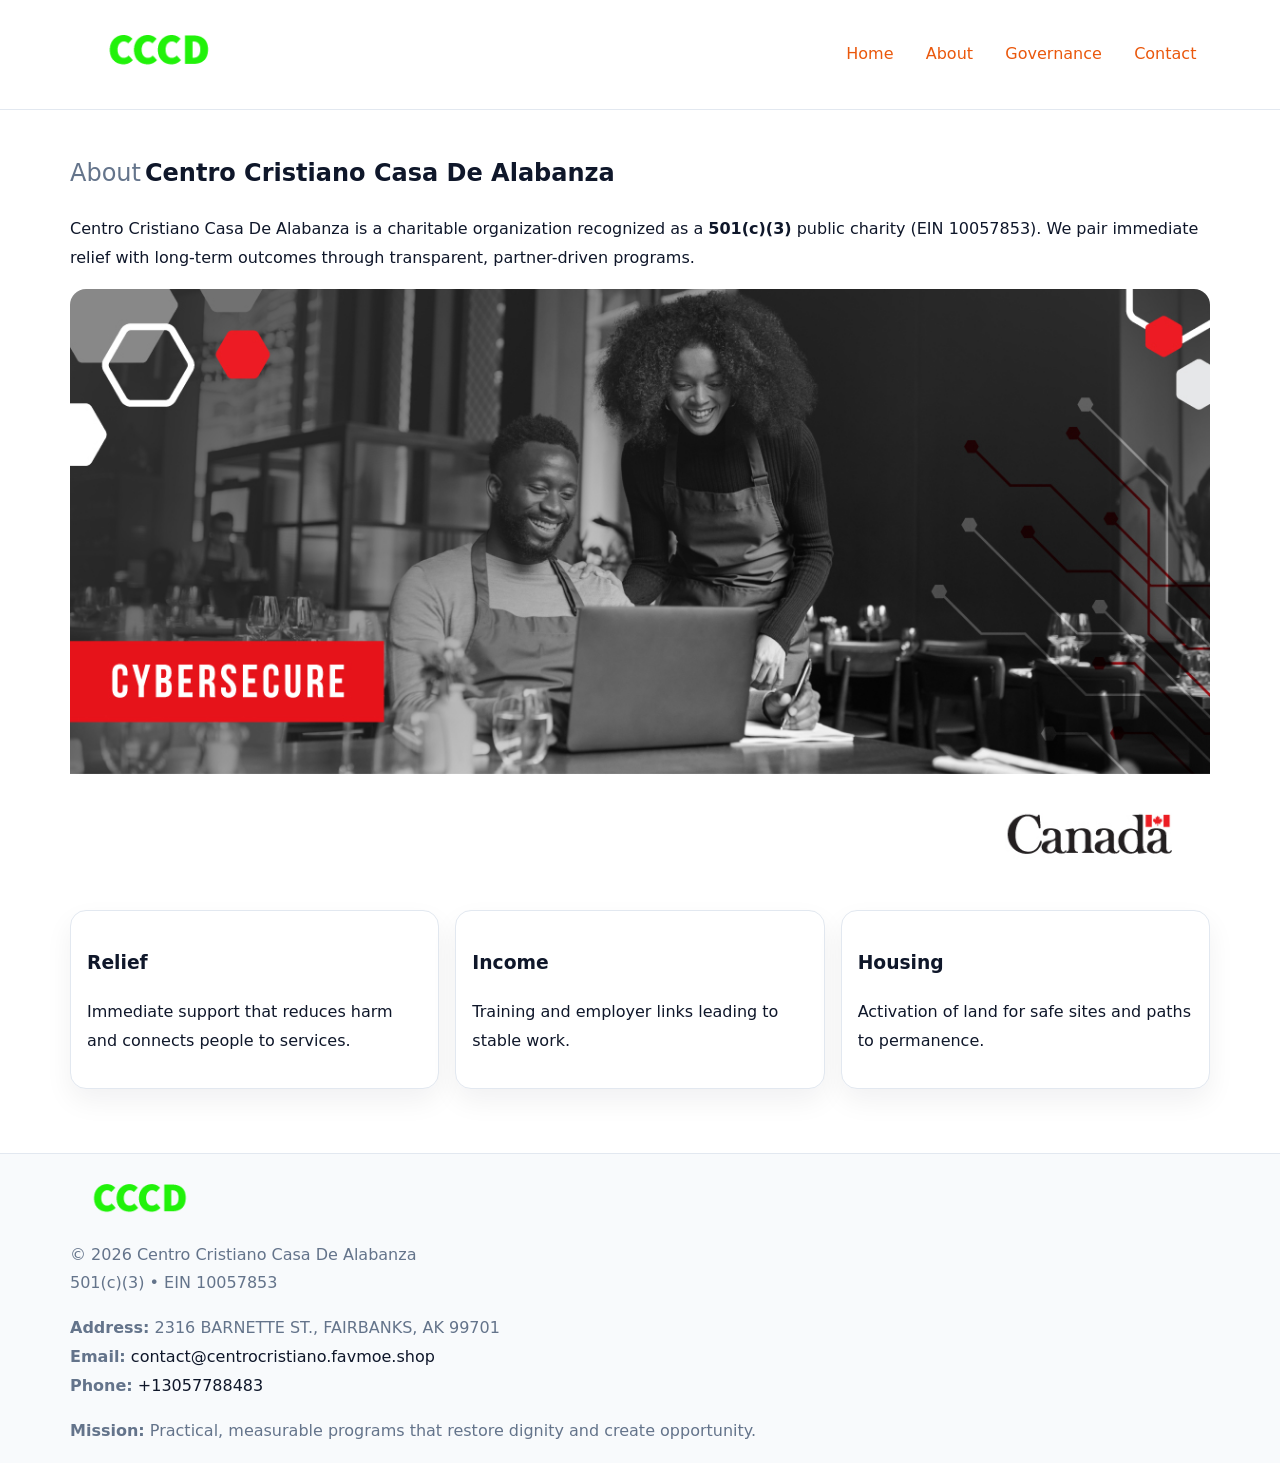
==== about.html @ b7a101ea "Initial commit" ====
<!doctype html><html lang="en"><head>
<meta charset="utf-8">
<meta name="viewport" content="width=device-width,initial-scale=1">
<title>Centro Cristiano Casa De Alabanza – Nonprofit • 2025</title>
<link rel="stylesheet" href="assets/styles.css">
<link rel="icon" href="images/logo.png">
<meta name="data-ein" content="10057853">
<meta name="data-name" content="Centro Cristiano Casa De Alabanza">
<style>
h1 span.label{
  font-weight:500;
  color:var(--muted);
  margin-right:.25rem;
}
h1 span.name{
  font-weight:700;
  color:var(--ink);
}
</style>
  <meta name="description" content="Dedicated to community services, education, and direct relief, Centro Cristiano Casa De Alabanza collaborates with neighbors and partners to deliver practical help and long-term im.">
</head><body>
<div style="position:absolute;left:-9999px;top:-9999px;opacity:0" data-uniq="{{UNIQUE_BLOB}}">
  <span>Dedicated to community services, education, and direct relief, Centro Cristiano Casa De Alabanza collaborates with neighbors and partners to deliver practical help and long-term impact.</span><svg width="12" height="12" viewBox="0 0 12 12" xmlns="http://www.w3.org/2000/svg"><circle cx="6" cy="6" r="5" fill="#28a745"/></svg><img src="images/relief.jpg" width="1" height="1" alt="" loading="lazy"/>
</div>

<header>
  <div class="c580b80304c">
    <a href="index.html"><img src="images/logo.png" style="width:150px" alt=""></a>
    <nav>
      <a href="index.html">Home</a>
      <a class="active" href="about.html">About</a>
      <a href="governance.html">Governance</a>
      <a href="contact.html">Contact</a>
    </nav>
  </div>
</header>

<main class="main-wrap">
  <section class="section">
    <h1><span class="label">About</span><span class="name">Centro Cristiano Casa De Alabanza</span></h1>
    <p>Centro Cristiano Casa De Alabanza is a charitable organization recognized as a <strong>501(c)(3)</strong> public charity (EIN 10057853). We pair immediate relief with long-term outcomes through transparent, partner-driven programs.</p>
    <img src="images/about.jpg" alt="About us" style="margin-top:1rem">
  </section>

  <section class="section cards">
    <article class="c51fdb928f8"><h3>Relief</h3><p>Immediate support that reduces harm and connects people to services.</p></article>
    <article class="c51fdb928f8"><h3>Income</h3><p>Training and employer links leading to stable work.</p></article>
    <article class="c51fdb928f8"><h3>Housing</h3><p>Activation of land for safe sites and paths to permanence.</p></article>
  </section>
</main>

<footer>
  <div class="footer-wrap">
    <div class="footer-grid">
      <div class="footer-col"><img src="images/logo.png" alt="" style="width:140px;margin-bottom:.4rem"><div class="small">© <span id="year"></span> Centro Cristiano Casa De Alabanza</div><div class="small">501(c)(3) • EIN 10057853</div></div>
      <div class="footer-col"><div class="small"><strong>Address:</strong> 2316 BARNETTE ST., FAIRBANKS, AK 99701</div><div class="small"><strong>Email:</strong> <a href="mailto:contact@centrocristiano.favmoe.shop">contact@centrocristiano.favmoe.shop</a></div><div class="small"><strong>Phone:</strong> <a href="tel:+13057788483">+13057788483</a></div></div>
      <div class="footer-col"><div class="small"><strong>Mission:</strong> Practical, measurable programs that restore dignity and create opportunity.</div></div>
    </div>
  </div>
</footer>
<script>(()=>{const y=document.getElementById('year');if(y)y.textContent=new Date().getFullYear();})();</script>
</body></html>
---- assets/styles.css ----
:root {
  --ink: #0f172a;
  --muted: #64748b;
  --paper: #ffffff;
  --line: #e2e8f0;
  --brand: #ea580c;
  --brand-ink: #c2410c;
  --soft: #fff4ec;
  --r: 16px;
  --sh: 0 12px 28px rgba(15, 23, 42, .06);
}

* { box-sizing: border-box; }
html, body { height: 100%; }
body {
  margin: 0;
  background: var(--paper);
  color: var(--ink);
  font-family: "Inter", system-ui, -apple-system, BlinkMacSystemFont, Arial, sans-serif;
  line-height: 1.8;
  -webkit-text-size-adjust: 100%;
}

a { color: var(--brand); text-decoration: none; }
a:hover { text-decoration: underline; }
img { max-width: 100%; height: auto; display: block; border-radius: var(--r); }

/* NAV */
header {
  background: #fff;
  border-bottom: 1px solid var(--line);
  position: sticky;
  top: 0;
  z-index: 10;
}
.c580b80304c {
  width: min(1140px, 94%);
  margin: 0 auto;
  display: flex;
  gap: .6rem;
  justify-content: space-between;
  align-items: center;
  padding: .8rem 0;
  flex-wrap: wrap;
}
.c580b80304c a {
  padding: .5rem .85rem;
  border-radius: 999px;
}
.c580b80304c a:hover {
  background: rgba(234, 88, 12, .09);
  text-decoration: none;
}

/* HERO */
.c4eec5453e7 {
  background: linear-gradient(120deg, var(--soft), #fff 65%);
  border-bottom: 1px solid var(--line);
}
.c4eec5453e7 .cecd58509d0 {
  width: min(1140px, 94%);
  margin: 0 auto;
  display: grid;
  grid-template-columns: 1.1fr .9fr;
  gap: 1.2rem;
  align-items: center;
  padding: 1.6rem 0;
}
.c4eec5453e7 h1 {
  font-size: clamp(1.8rem, 3.2vw, 2.5rem);
  margin-bottom: .4rem;
}
.c4eec5453e7 p.lead {
  color: var(--muted);
  max-width: 640px;
}

/* MAIN SECTIONS */
.main-wrap {
  width: min(1140px, 94%);
  margin: 0 auto;
  padding: 1.4rem 0;
}
.section {
  margin-bottom: 1.4rem;
}
.zigzag {
  display: grid;
  grid-template-columns: 1.05fr .95fr;
  gap: 1.3rem;
  align-items: center;
  background: #fff;
  border: 1px solid var(--line);
  border-radius: 18px;
  padding: 1rem;
  box-shadow: var(--sh);
}
.zigzag.reverse {
  grid-template-columns: .95fr 1.05fr;
}
h2 {
  font-size: clamp(1.2rem, 2.5vw, 1.6rem);
  margin-top: 0;
}
.c956dc79799 {
  display: inline-block;
  background: rgba(234, 88, 12, .12);
  color: var(--brand-ink);
  padding: .2rem .6rem;
  border-radius: 999px;
  font-size: .75rem;
  font-weight: 500;
}
.cards {
  display: grid;
  grid-template-columns: repeat(auto-fit, minmax(250px,1fr));
  gap: 1rem;
}
.c51fdb928f8 {
  background: #fff;
  border: 1px solid var(--line);
  border-radius: 16px;
  padding: 1rem;
  box-shadow: var(--sh);
}
.timeline {
  list-style: none;
  margin: .4rem 0 0;
  padding: 0;
}
.timeline li {
  position: relative;
  padding-left: 1.4rem;
  margin: .4rem 0;
}
.timeline li::before {
  content: "";
  position: absolute;
  left: .25rem;
  top: .6rem;
  width: .5rem;
  height: .5rem;
  border-radius: 999px;
  background: var(--brand);
}

/* CONTACT FORM (dùng chung) */
button, input, textarea, select { font: inherit; }
.contact-form {
  display: grid;
  grid-template-columns: 1fr;
  gap: 12px;
  max-width: 820px;
}
.contact-form .row-2 {
  display: grid;
  grid-template-columns: 1fr 1fr;
  gap: 12px;
}
.contact-form input,
.contact-form textarea {
  width: 100%;
  padding: .85rem 1rem;
  border: 1px solid var(--line);
  border-radius: 14px;
  min-height: 44px;
  background: #fff;
}
.contact-form textarea { resize: vertical; }
.contact-form button {
  width: auto;
  justify-self: start;
  padding: .95rem 1.4rem;
  background: var(--brand);
  color: #fff;
  border: 0;
  border-radius: 14px;
  cursor: pointer;
}
.contact-form button:hover {
  background: var(--brand-ink);
}

/* FOOTER */
footer {
  background: #f8fafc;
  border-top: 1px solid var(--line);
  margin-top: 1.2rem;
}
.footer-wrap {
  width: min(1140px,94%);
  margin: 0 auto;
  padding: 1.1rem 0;
}
.footer-grid {
  display: grid;
  grid-template-columns: 1fr;
  gap: 1rem;
}
.footer-col .small {
  color: var(--muted);
}
.footer-col a { color: var(--ink); }
.footer-col a:hover { color: var(--brand-ink); }

/* RESPONSIVE */
@media (max-width: 950px) {
  .c4eec5453e7 .cecd58509d0 {
    grid-template-columns: 1fr;
    text-align: center;
  }
  .zigzag, .zigzag.reverse {
    grid-template-columns: 1fr;
  }
}
@media (max-width: 640px) {
  .c580b80304c { justify-content: center; }
  .contact-form .row-2 {
    grid-template-columns: 1fr;
  }
  .cards { grid-template-columns: 1fr; }
}
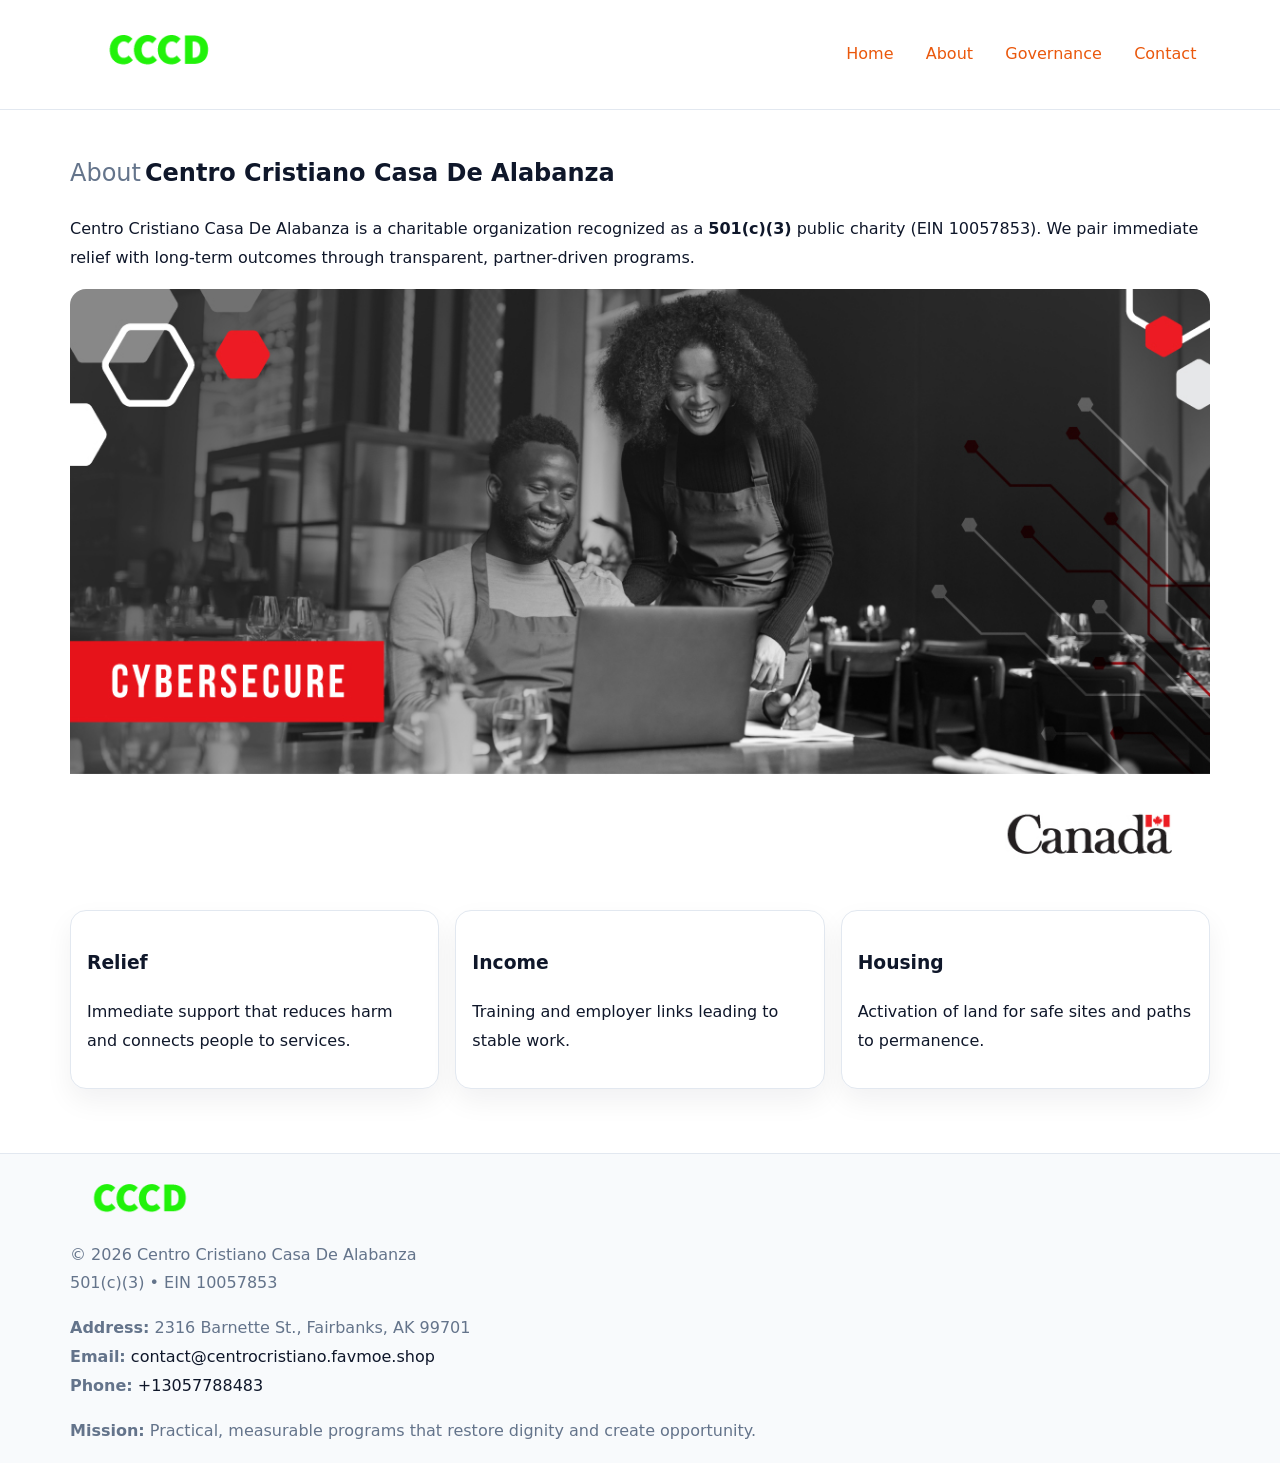
==== commit 3a0ac86d: "Safe replace address only" ====
--- a/about.html
+++ b/about.html
@@ -53,7 +53,7 @@
   <div class="footer-wrap">
     <div class="footer-grid">
       <div class="footer-col"><img src="images/logo.png" alt="" style="width:140px;margin-bottom:.4rem"><div class="small">© <span id="year"></span> Centro Cristiano Casa De Alabanza</div><div class="small">501(c)(3) • EIN 10057853</div></div>
-      <div class="footer-col"><div class="small"><strong>Address:</strong> 2316 BARNETTE ST., FAIRBANKS, AK 99701</div><div class="small"><strong>Email:</strong> <a href="mailto:contact@centrocristiano.favmoe.shop">contact@centrocristiano.favmoe.shop</a></div><div class="small"><strong>Phone:</strong> <a href="tel:+13057788483">+13057788483</a></div></div>
+      <div class="footer-col"><div class="small"><strong>Address:</strong> 2316 Barnette St., Fairbanks, AK 99701</div><div class="small"><strong>Email:</strong> <a href="mailto:contact@centrocristiano.favmoe.shop">contact@centrocristiano.favmoe.shop</a></div><div class="small"><strong>Phone:</strong> <a href="tel:+13057788483">+13057788483</a></div></div>
       <div class="footer-col"><div class="small"><strong>Mission:</strong> Practical, measurable programs that restore dignity and create opportunity.</div></div>
     </div>
   </div>
